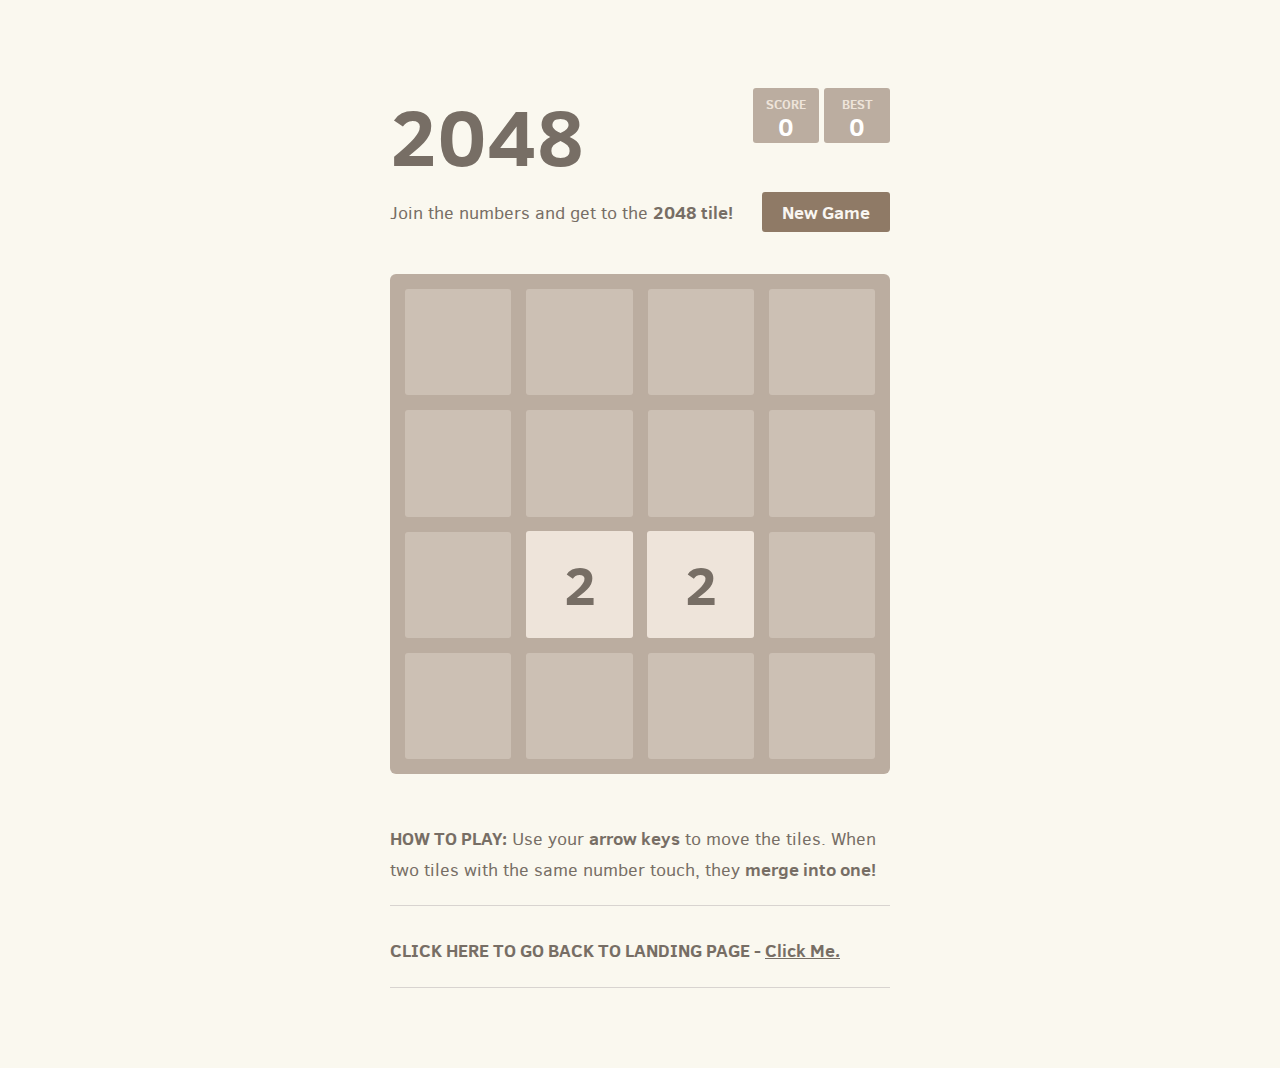
==== 2048/index.html @ dfb5709e "1" ====
<!DOCTYPE html>
<html>
<head>
  <meta charset="utf-8">
  <title>2048</title>

  <link href="style/main.css" rel="stylesheet" type="text/css">
  <link rel="shortcut icon" href="favicon.ico">
  <link rel="apple-touch-icon" href="meta/apple-touch-icon.png">
  <link rel="apple-touch-startup-image" href="meta/apple-touch-startup-image-640x1096.png" media="(device-width: 320px) and (device-height: 568px) and (-webkit-device-pixel-ratio: 2)"> <!-- iPhone 5+ -->
  <link rel="apple-touch-startup-image" href="meta/apple-touch-startup-image-640x920.png"  media="(device-width: 320px) and (device-height: 480px) and (-webkit-device-pixel-ratio: 2)"> <!-- iPhone, retina -->
  <meta name="apple-mobile-web-app-capable" content="yes">
  <meta name="apple-mobile-web-app-status-bar-style" content="black">

  <meta name="HandheldFriendly" content="True">
  <meta name="MobileOptimized" content="320">
  <meta name="viewport" content="width=device-width, target-densitydpi=160dpi, initial-scale=1.0, maximum-scale=1, user-scalable=no, minimal-ui">
</head>
<body>
  <div class="container">
    <div class="heading">
      <h1 class="title">2048</h1>
      <div class="scores-container">
        <div class="score-container">0</div>
        <div class="best-container">0</div>
      </div>
    </div>

    <div class="above-game">
      <p class="game-intro">Join the numbers and get to the <strong>2048 tile!</strong></p>
      <a class="restart-button">New Game</a>
    </div>

    <div class="game-container">
      <div class="game-message">
        <p></p>
        <div class="lower">
	        <a class="keep-playing-button">Keep going</a>
          <a class="retry-button">Try again</a>
        </div>
      </div>

      <div class="grid-container">
        <div class="grid-row">
          <div class="grid-cell"></div>
          <div class="grid-cell"></div>
          <div class="grid-cell"></div>
          <div class="grid-cell"></div>
        </div>
        <div class="grid-row">
          <div class="grid-cell"></div>
          <div class="grid-cell"></div>
          <div class="grid-cell"></div>
          <div class="grid-cell"></div>
        </div>
        <div class="grid-row">
          <div class="grid-cell"></div>
          <div class="grid-cell"></div>
          <div class="grid-cell"></div>
          <div class="grid-cell"></div>
        </div>
        <div class="grid-row">
          <div class="grid-cell"></div>
          <div class="grid-cell"></div>
          <div class="grid-cell"></div>
          <div class="grid-cell"></div>
        </div>
      </div>

      <div class="tile-container">

      </div>
    </div>

    <p class="game-explanation">
      <strong class="important">How to play:</strong> Use your <strong>arrow keys</strong> to move the tiles. When two tiles with the same number touch, they <strong>merge into one!</strong>
    </p>
    <hr>
    <p>
    <strong class="important">Click here to go back to Landing Page - </strong><a href="index.html"><strong>Click Me.</strong></a>
    </p>
    <hr>
  </div>

  <script src="js/bind_polyfill.js"></script>
  <script src="js/classlist_polyfill.js"></script>
  <script src="js/animframe_polyfill.js"></script>
  <script src="js/keyboard_input_manager.js"></script>
  <script src="js/html_actuator.js"></script>
  <script src="js/grid.js"></script>
  <script src="js/tile.js"></script>
  <script src="js/local_storage_manager.js"></script>
  <script src="js/game_manager.js"></script>
  <script src="js/application.js"></script>
</body>
</html>
---- 2048/style/main.css ----
@import url(fonts/clear-sans.css);
html, body {
  margin: 0;
  padding: 0;
  background: #faf8ef;
  color: #776e65;
  font-family: "Clear Sans", "Helvetica Neue", Arial, sans-serif;
  font-size: 18px; }

body {
  margin: 80px 0; }

.heading:after {
  content: "";
  display: block;
  clear: both; }

h1.title {
  font-size: 80px;
  font-weight: bold;
  margin: 0;
  display: block;
  float: left; }

@-webkit-keyframes move-up {
  0% {
    top: 25px;
    opacity: 1; }

  100% {
    top: -50px;
    opacity: 0; } }
@-moz-keyframes move-up {
  0% {
    top: 25px;
    opacity: 1; }

  100% {
    top: -50px;
    opacity: 0; } }
@keyframes move-up {
  0% {
    top: 25px;
    opacity: 1; }

  100% {
    top: -50px;
    opacity: 0; } }
.scores-container {
  float: right;
  text-align: right; }

.score-container, .best-container {
  position: relative;
  display: inline-block;
  background: #bbada0;
  padding: 15px 25px;
  font-size: 25px;
  height: 25px;
  line-height: 47px;
  font-weight: bold;
  border-radius: 3px;
  color: white;
  margin-top: 8px;
  text-align: center; }
  .score-container:after, .best-container:after {
    position: absolute;
    width: 100%;
    top: 10px;
    left: 0;
    text-transform: uppercase;
    font-size: 13px;
    line-height: 13px;
    text-align: center;
    color: #eee4da; }
  .score-container .score-addition, .best-container .score-addition {
    position: absolute;
    right: 30px;
    color: red;
    font-size: 25px;
    line-height: 25px;
    font-weight: bold;
    color: rgba(119, 110, 101, 0.9);
    z-index: 100;
    -webkit-animation: move-up 600ms ease-in;
    -moz-animation: move-up 600ms ease-in;
    animation: move-up 600ms ease-in;
    -webkit-animation-fill-mode: both;
    -moz-animation-fill-mode: both;
    animation-fill-mode: both; }

.score-container:after {
  content: "Score"; }

.best-container:after {
  content: "Best"; }

p {
  margin-top: 0;
  margin-bottom: 10px;
  line-height: 1.65; }

a {
  color: #776e65;
  font-weight: bold;
  text-decoration: underline;
  cursor: pointer; }

strong.important {
  text-transform: uppercase; }

hr {
  border: none;
  border-bottom: 1px solid #d8d4d0;
  margin-top: 20px;
  margin-bottom: 30px; }

.container {
  width: 500px;
  margin: 0 auto; }

@-webkit-keyframes fade-in {
  0% {
    opacity: 0; }

  100% {
    opacity: 1; } }
@-moz-keyframes fade-in {
  0% {
    opacity: 0; }

  100% {
    opacity: 1; } }
@keyframes fade-in {
  0% {
    opacity: 0; }

  100% {
    opacity: 1; } }
.game-container {
  margin-top: 40px;
  position: relative;
  padding: 15px;
  cursor: default;
  -webkit-touch-callout: none;
  -ms-touch-callout: none;
  -webkit-user-select: none;
  -moz-user-select: none;
  -ms-user-select: none;
  -ms-touch-action: none;
  touch-action: none;
  background: #bbada0;
  border-radius: 6px;
  width: 500px;
  height: 500px;
  -webkit-box-sizing: border-box;
  -moz-box-sizing: border-box;
  box-sizing: border-box; }
  .game-container .game-message {
    display: none;
    position: absolute;
    top: 0;
    right: 0;
    bottom: 0;
    left: 0;
    background: rgba(238, 228, 218, 0.5);
    z-index: 100;
    text-align: center;
    -webkit-animation: fade-in 800ms ease 1200ms;
    -moz-animation: fade-in 800ms ease 1200ms;
    animation: fade-in 800ms ease 1200ms;
    -webkit-animation-fill-mode: both;
    -moz-animation-fill-mode: both;
    animation-fill-mode: both; }
    .game-container .game-message p {
      font-size: 60px;
      font-weight: bold;
      height: 60px;
      line-height: 60px;
      margin-top: 222px; }
    .game-container .game-message .lower {
      display: block;
      margin-top: 59px; }
    .game-container .game-message a {
      display: inline-block;
      background: #8f7a66;
      border-radius: 3px;
      padding: 0 20px;
      text-decoration: none;
      color: #f9f6f2;
      height: 40px;
      line-height: 42px;
      margin-left: 9px; }
      .game-container .game-message a.keep-playing-button {
        display: none; }
    .game-container .game-message.game-won {
      background: rgba(237, 194, 46, 0.5);
      color: #f9f6f2; }
      .game-container .game-message.game-won a.keep-playing-button {
        display: inline-block; }
    .game-container .game-message.game-won, .game-container .game-message.game-over {
      display: block; }

.grid-container {
  position: absolute;
  z-index: 1; }

.grid-row {
  margin-bottom: 15px; }
  .grid-row:last-child {
    margin-bottom: 0; }
  .grid-row:after {
    content: "";
    display: block;
    clear: both; }

.grid-cell {
  width: 106.25px;
  height: 106.25px;
  margin-right: 15px;
  float: left;
  border-radius: 3px;
  background: rgba(238, 228, 218, 0.35); }
  .grid-cell:last-child {
    margin-right: 0; }

.tile-container {
  position: absolute;
  z-index: 2; }

.tile, .tile .tile-inner {
  width: 107px;
  height: 107px;
  line-height: 107px; }
.tile.tile-position-1-1 {
  -webkit-transform: translate(0px, 0px);
  -moz-transform: translate(0px, 0px);
  -ms-transform: translate(0px, 0px);
  transform: translate(0px, 0px); }
.tile.tile-position-1-2 {
  -webkit-transform: translate(0px, 121px);
  -moz-transform: translate(0px, 121px);
  -ms-transform: translate(0px, 121px);
  transform: translate(0px, 121px); }
.tile.tile-position-1-3 {
  -webkit-transform: translate(0px, 242px);
  -moz-transform: translate(0px, 242px);
  -ms-transform: translate(0px, 242px);
  transform: translate(0px, 242px); }
.tile.tile-position-1-4 {
  -webkit-transform: translate(0px, 363px);
  -moz-transform: translate(0px, 363px);
  -ms-transform: translate(0px, 363px);
  transform: translate(0px, 363px); }
.tile.tile-position-2-1 {
  -webkit-transform: translate(121px, 0px);
  -moz-transform: translate(121px, 0px);
  -ms-transform: translate(121px, 0px);
  transform: translate(121px, 0px); }
.tile.tile-position-2-2 {
  -webkit-transform: translate(121px, 121px);
  -moz-transform: translate(121px, 121px);
  -ms-transform: translate(121px, 121px);
  transform: translate(121px, 121px); }
.tile.tile-position-2-3 {
  -webkit-transform: translate(121px, 242px);
  -moz-transform: translate(121px, 242px);
  -ms-transform: translate(121px, 242px);
  transform: translate(121px, 242px); }
.tile.tile-position-2-4 {
  -webkit-transform: translate(121px, 363px);
  -moz-transform: translate(121px, 363px);
  -ms-transform: translate(121px, 363px);
  transform: translate(121px, 363px); }
.tile.tile-position-3-1 {
  -webkit-transform: translate(242px, 0px);
  -moz-transform: translate(242px, 0px);
  -ms-transform: translate(242px, 0px);
  transform: translate(242px, 0px); }
.tile.tile-position-3-2 {
  -webkit-transform: translate(242px, 121px);
  -moz-transform: translate(242px, 121px);
  -ms-transform: translate(242px, 121px);
  transform: translate(242px, 121px); }
.tile.tile-position-3-3 {
  -webkit-transform: translate(242px, 242px);
  -moz-transform: translate(242px, 242px);
  -ms-transform: translate(242px, 242px);
  transform: translate(242px, 242px); }
.tile.tile-position-3-4 {
  -webkit-transform: translate(242px, 363px);
  -moz-transform: translate(242px, 363px);
  -ms-transform: translate(242px, 363px);
  transform: translate(242px, 363px); }
.tile.tile-position-4-1 {
  -webkit-transform: translate(363px, 0px);
  -moz-transform: translate(363px, 0px);
  -ms-transform: translate(363px, 0px);
  transform: translate(363px, 0px); }
.tile.tile-position-4-2 {
  -webkit-transform: translate(363px, 121px);
  -moz-transform: translate(363px, 121px);
  -ms-transform: translate(363px, 121px);
  transform: translate(363px, 121px); }
.tile.tile-position-4-3 {
  -webkit-transform: translate(363px, 242px);
  -moz-transform: translate(363px, 242px);
  -ms-transform: translate(363px, 242px);
  transform: translate(363px, 242px); }
.tile.tile-position-4-4 {
  -webkit-transform: translate(363px, 363px);
  -moz-transform: translate(363px, 363px);
  -ms-transform: translate(363px, 363px);
  transform: translate(363px, 363px); }

.tile {
  position: absolute;
  -webkit-transition: 100ms ease-in-out;
  -moz-transition: 100ms ease-in-out;
  transition: 100ms ease-in-out;
  -webkit-transition-property: -webkit-transform;
  -moz-transition-property: -moz-transform;
  transition-property: transform; }
  .tile .tile-inner {
    border-radius: 3px;
    background: #eee4da;
    text-align: center;
    font-weight: bold;
    z-index: 10;
    font-size: 55px; }
  .tile.tile-2 .tile-inner {
    background: #eee4da;
    box-shadow: 0 0 30px 10px rgba(243, 215, 116, 0), inset 0 0 0 1px rgba(255, 255, 255, 0); }
  .tile.tile-4 .tile-inner {
    background: #ede0c8;
    box-shadow: 0 0 30px 10px rgba(243, 215, 116, 0), inset 0 0 0 1px rgba(255, 255, 255, 0); }
  .tile.tile-8 .tile-inner {
    color: #f9f6f2;
    background: #f2b179; }
  .tile.tile-16 .tile-inner {
    color: #f9f6f2;
    background: #f59563; }
  .tile.tile-32 .tile-inner {
    color: #f9f6f2;
    background: #f67c5f; }
  .tile.tile-64 .tile-inner {
    color: #f9f6f2;
    background: #f65e3b; }
  .tile.tile-128 .tile-inner {
    color: #f9f6f2;
    background: #edcf72;
    box-shadow: 0 0 30px 10px rgba(243, 215, 116, 0.2381), inset 0 0 0 1px rgba(255, 255, 255, 0.14286);
    font-size: 45px; }
    @media screen and (max-width: 520px) {
      .tile.tile-128 .tile-inner {
        font-size: 25px; } }
  .tile.tile-256 .tile-inner {
    color: #f9f6f2;
    background: #edcc61;
    box-shadow: 0 0 30px 10px rgba(243, 215, 116, 0.31746), inset 0 0 0 1px rgba(255, 255, 255, 0.19048);
    font-size: 45px; }
    @media screen and (max-width: 520px) {
      .tile.tile-256 .tile-inner {
        font-size: 25px; } }
  .tile.tile-512 .tile-inner {
    color: #f9f6f2;
    background: #edc850;
    box-shadow: 0 0 30px 10px rgba(243, 215, 116, 0.39683), inset 0 0 0 1px rgba(255, 255, 255, 0.2381);
    font-size: 45px; }
    @media screen and (max-width: 520px) {
      .tile.tile-512 .tile-inner {
        font-size: 25px; } }
  .tile.tile-1024 .tile-inner {
    color: #f9f6f2;
    background: #edc53f;
    box-shadow: 0 0 30px 10px rgba(243, 215, 116, 0.47619), inset 0 0 0 1px rgba(255, 255, 255, 0.28571);
    font-size: 35px; }
    @media screen and (max-width: 520px) {
      .tile.tile-1024 .tile-inner {
        font-size: 15px; } }
  .tile.tile-2048 .tile-inner {
    color: #f9f6f2;
    background: #edc22e;
    box-shadow: 0 0 30px 10px rgba(243, 215, 116, 0.55556), inset 0 0 0 1px rgba(255, 255, 255, 0.33333);
    font-size: 35px; }
    @media screen and (max-width: 520px) {
      .tile.tile-2048 .tile-inner {
        font-size: 15px; } }
  .tile.tile-super .tile-inner {
    color: #f9f6f2;
    background: #3c3a32;
    font-size: 30px; }
    @media screen and (max-width: 520px) {
      .tile.tile-super .tile-inner {
        font-size: 10px; } }

@-webkit-keyframes appear {
  0% {
    opacity: 0;
    -webkit-transform: scale(0);
    -moz-transform: scale(0);
    -ms-transform: scale(0);
    transform: scale(0); }

  100% {
    opacity: 1;
    -webkit-transform: scale(1);
    -moz-transform: scale(1);
    -ms-transform: scale(1);
    transform: scale(1); } }
@-moz-keyframes appear {
  0% {
    opacity: 0;
    -webkit-transform: scale(0);
    -moz-transform: scale(0);
    -ms-transform: scale(0);
    transform: scale(0); }

  100% {
    opacity: 1;
    -webkit-transform: scale(1);
    -moz-transform: scale(1);
    -ms-transform: scale(1);
    transform: scale(1); } }
@keyframes appear {
  0% {
    opacity: 0;
    -webkit-transform: scale(0);
    -moz-transform: scale(0);
    -ms-transform: scale(0);
    transform: scale(0); }

  100% {
    opacity: 1;
    -webkit-transform: scale(1);
    -moz-transform: scale(1);
    -ms-transform: scale(1);
    transform: scale(1); } }
.tile-new .tile-inner {
  -webkit-animation: appear 200ms ease 100ms;
  -moz-animation: appear 200ms ease 100ms;
  animation: appear 200ms ease 100ms;
  -webkit-animation-fill-mode: backwards;
  -moz-animation-fill-mode: backwards;
  animation-fill-mode: backwards; }

@-webkit-keyframes pop {
  0% {
    -webkit-transform: scale(0);
    -moz-transform: scale(0);
    -ms-transform: scale(0);
    transform: scale(0); }

  50% {
    -webkit-transform: scale(1.2);
    -moz-transform: scale(1.2);
    -ms-transform: scale(1.2);
    transform: scale(1.2); }

  100% {
    -webkit-transform: scale(1);
    -moz-transform: scale(1);
    -ms-transform: scale(1);
    transform: scale(1); } }
@-moz-keyframes pop {
  0% {
    -webkit-transform: scale(0);
    -moz-transform: scale(0);
    -ms-transform: scale(0);
    transform: scale(0); }

  50% {
    -webkit-transform: scale(1.2);
    -moz-transform: scale(1.2);
    -ms-transform: scale(1.2);
    transform: scale(1.2); }

  100% {
    -webkit-transform: scale(1);
    -moz-transform: scale(1);
    -ms-transform: scale(1);
    transform: scale(1); } }
@keyframes pop {
  0% {
    -webkit-transform: scale(0);
    -moz-transform: scale(0);
    -ms-transform: scale(0);
    transform: scale(0); }

  50% {
    -webkit-transform: scale(1.2);
    -moz-transform: scale(1.2);
    -ms-transform: scale(1.2);
    transform: scale(1.2); }

  100% {
    -webkit-transform: scale(1);
    -moz-transform: scale(1);
    -ms-transform: scale(1);
    transform: scale(1); } }
.tile-merged .tile-inner {
  z-index: 20;
  -webkit-animation: pop 200ms ease 100ms;
  -moz-animation: pop 200ms ease 100ms;
  animation: pop 200ms ease 100ms;
  -webkit-animation-fill-mode: backwards;
  -moz-animation-fill-mode: backwards;
  animation-fill-mode: backwards; }

.above-game:after {
  content: "";
  display: block;
  clear: both; }

.game-intro {
  float: left;
  line-height: 42px;
  margin-bottom: 0; }

.restart-button {
  display: inline-block;
  background: #8f7a66;
  border-radius: 3px;
  padding: 0 20px;
  text-decoration: none;
  color: #f9f6f2;
  height: 40px;
  line-height: 42px;
  display: block;
  text-align: center;
  float: right; }

.game-explanation {
  margin-top: 50px; }

@media screen and (max-width: 520px) {
  html, body {
    font-size: 15px; }

  body {
    margin: 20px 0;
    padding: 0 20px; }

  h1.title {
    font-size: 27px;
    margin-top: 15px; }

  .container {
    width: 280px;
    margin: 0 auto; }

  .score-container, .best-container {
    margin-top: 0;
    padding: 15px 10px;
    min-width: 40px; }

  .heading {
    margin-bottom: 10px; }

  .game-intro {
    width: 55%;
    display: block;
    box-sizing: border-box;
    line-height: 1.65; }

  .restart-button {
    width: 42%;
    padding: 0;
    display: block;
    box-sizing: border-box;
    margin-top: 2px; }

  .game-container {
    margin-top: 17px;
    position: relative;
    padding: 10px;
    cursor: default;
    -webkit-touch-callout: none;
    -ms-touch-callout: none;
    -webkit-user-select: none;
    -moz-user-select: none;
    -ms-user-select: none;
    -ms-touch-action: none;
    touch-action: none;
    background: #bbada0;
    border-radius: 6px;
    width: 280px;
    height: 280px;
    -webkit-box-sizing: border-box;
    -moz-box-sizing: border-box;
    box-sizing: border-box; }
    .game-container .game-message {
      display: none;
      position: absolute;
      top: 0;
      right: 0;
      bottom: 0;
      left: 0;
      background: rgba(238, 228, 218, 0.5);
      z-index: 100;
      text-align: center;
      -webkit-animation: fade-in 800ms ease 1200ms;
      -moz-animation: fade-in 800ms ease 1200ms;
      animation: fade-in 800ms ease 1200ms;
      -webkit-animation-fill-mode: both;
      -moz-animation-fill-mode: both;
      animation-fill-mode: both; }
      .game-container .game-message p {
        font-size: 60px;
        font-weight: bold;
        height: 60px;
        line-height: 60px;
        margin-top: 222px; }
      .game-container .game-message .lower {
        display: block;
        margin-top: 59px; }
      .game-container .game-message a {
        display: inline-block;
        background: #8f7a66;
        border-radius: 3px;
        padding: 0 20px;
        text-decoration: none;
        color: #f9f6f2;
        height: 40px;
        line-height: 42px;
        margin-left: 9px; }
        .game-container .game-message a.keep-playing-button {
          display: none; }
      .game-container .game-message.game-won {
        background: rgba(237, 194, 46, 0.5);
        color: #f9f6f2; }
        .game-container .game-message.game-won a.keep-playing-button {
          display: inline-block; }
      .game-container .game-message.game-won, .game-container .game-message.game-over {
        display: block; }

  .grid-container {
    position: absolute;
    z-index: 1; }

  .grid-row {
    margin-bottom: 10px; }
    .grid-row:last-child {
      margin-bottom: 0; }
    .grid-row:after {
      content: "";
      display: block;
      clear: both; }

  .grid-cell {
    width: 57.5px;
    height: 57.5px;
    margin-right: 10px;
    float: left;
    border-radius: 3px;
    background: rgba(238, 228, 218, 0.35); }
    .grid-cell:last-child {
      margin-right: 0; }

  .tile-container {
    position: absolute;
    z-index: 2; }

  .tile, .tile .tile-inner {
    width: 58px;
    height: 58px;
    line-height: 58px; }
  .tile.tile-position-1-1 {
    -webkit-transform: translate(0px, 0px);
    -moz-transform: translate(0px, 0px);
    -ms-transform: translate(0px, 0px);
    transform: translate(0px, 0px); }
  .tile.tile-position-1-2 {
    -webkit-transform: translate(0px, 67px);
    -moz-transform: translate(0px, 67px);
    -ms-transform: translate(0px, 67px);
    transform: translate(0px, 67px); }
  .tile.tile-position-1-3 {
    -webkit-transform: translate(0px, 135px);
    -moz-transform: translate(0px, 135px);
    -ms-transform: translate(0px, 135px);
    transform: translate(0px, 135px); }
  .tile.tile-position-1-4 {
    -webkit-transform: translate(0px, 202px);
    -moz-transform: translate(0px, 202px);
    -ms-transform: translate(0px, 202px);
    transform: translate(0px, 202px); }
  .tile.tile-position-2-1 {
    -webkit-transform: translate(67px, 0px);
    -moz-transform: translate(67px, 0px);
    -ms-transform: translate(67px, 0px);
    transform: translate(67px, 0px); }
  .tile.tile-position-2-2 {
    -webkit-transform: translate(67px, 67px);
    -moz-transform: translate(67px, 67px);
    -ms-transform: translate(67px, 67px);
    transform: translate(67px, 67px); }
  .tile.tile-position-2-3 {
    -webkit-transform: translate(67px, 135px);
    -moz-transform: translate(67px, 135px);
    -ms-transform: translate(67px, 135px);
    transform: translate(67px, 135px); }
  .tile.tile-position-2-4 {
    -webkit-transform: translate(67px, 202px);
    -moz-transform: translate(67px, 202px);
    -ms-transform: translate(67px, 202px);
    transform: translate(67px, 202px); }
  .tile.tile-position-3-1 {
    -webkit-transform: translate(135px, 0px);
    -moz-transform: translate(135px, 0px);
    -ms-transform: translate(135px, 0px);
    transform: translate(135px, 0px); }
  .tile.tile-position-3-2 {
    -webkit-transform: translate(135px, 67px);
    -moz-transform: translate(135px, 67px);
    -ms-transform: translate(135px, 67px);
    transform: translate(135px, 67px); }
  .tile.tile-position-3-3 {
    -webkit-transform: translate(135px, 135px);
    -moz-transform: translate(135px, 135px);
    -ms-transform: translate(135px, 135px);
    transform: translate(135px, 135px); }
  .tile.tile-position-3-4 {
    -webkit-transform: translate(135px, 202px);
    -moz-transform: translate(135px, 202px);
    -ms-transform: translate(135px, 202px);
    transform: translate(135px, 202px); }
  .tile.tile-position-4-1 {
    -webkit-transform: translate(202px, 0px);
    -moz-transform: translate(202px, 0px);
    -ms-transform: translate(202px, 0px);
    transform: translate(202px, 0px); }
  .tile.tile-position-4-2 {
    -webkit-transform: translate(202px, 67px);
    -moz-transform: translate(202px, 67px);
    -ms-transform: translate(202px, 67px);
    transform: translate(202px, 67px); }
  .tile.tile-position-4-3 {
    -webkit-transform: translate(202px, 135px);
    -moz-transform: translate(202px, 135px);
    -ms-transform: translate(202px, 135px);
    transform: translate(202px, 135px); }
  .tile.tile-position-4-4 {
    -webkit-transform: translate(202px, 202px);
    -moz-transform: translate(202px, 202px);
    -ms-transform: translate(202px, 202px);
    transform: translate(202px, 202px); }

  .tile .tile-inner {
    font-size: 35px; }

  .game-message p {
    font-size: 30px !important;
    height: 30px !important;
    line-height: 30px !important;
    margin-top: 90px !important; }
  .game-message .lower {
    margin-top: 30px !important; } }
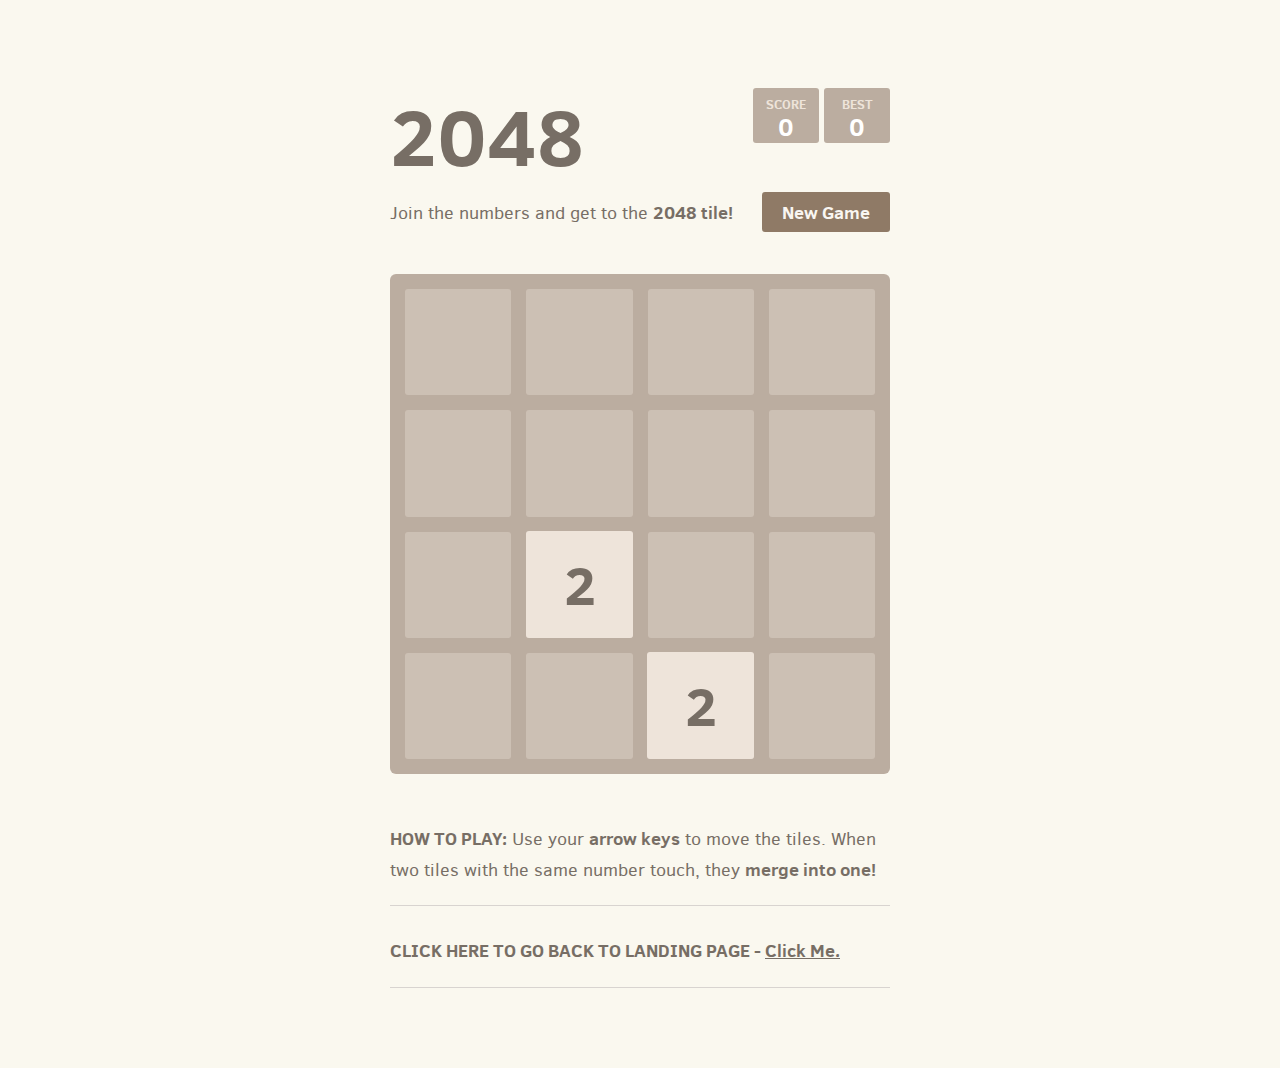
==== commit 56cc5442: "Added 2048" ====
--- a/2048/index.html
+++ b/2048/index.html
@@ -77,7 +77,7 @@
     </p>
     <hr>
     <p>
-    <strong class="important">Click here to go back to Landing Page - </strong><a href="index.html"><strong>Click Me.</strong></a>
+    <strong class="important">Click here to go back to Landing Page - </strong><a href="../index.html"><strong>Click Me.</strong></a>
     </p>
     <hr>
   </div>
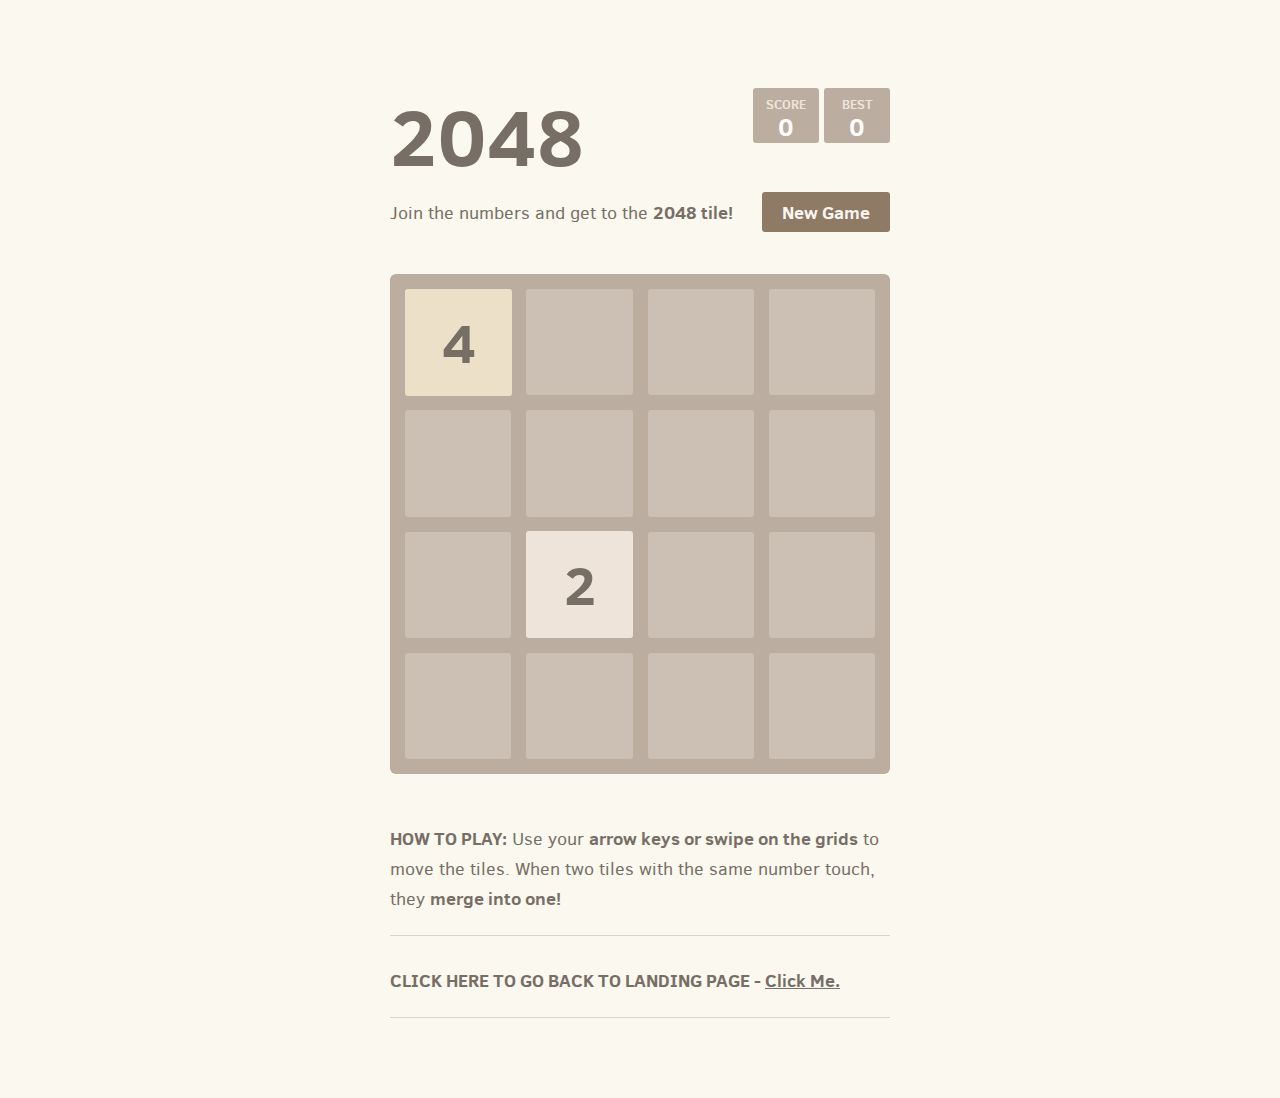
==== commit 738c7264: "Update index.html" ====
--- a/2048/index.html
+++ b/2048/index.html
@@ -73,7 +73,7 @@
     </div>
 
     <p class="game-explanation">
-      <strong class="important">How to play:</strong> Use your <strong>arrow keys</strong> to move the tiles. When two tiles with the same number touch, they <strong>merge into one!</strong>
+      <strong class="important">How to play:</strong> Use your <strong>arrow keys or swipe on the grids</strong> to move the tiles. When two tiles with the same number touch, they <strong>merge into one!</strong>
     </p>
     <hr>
     <p>
